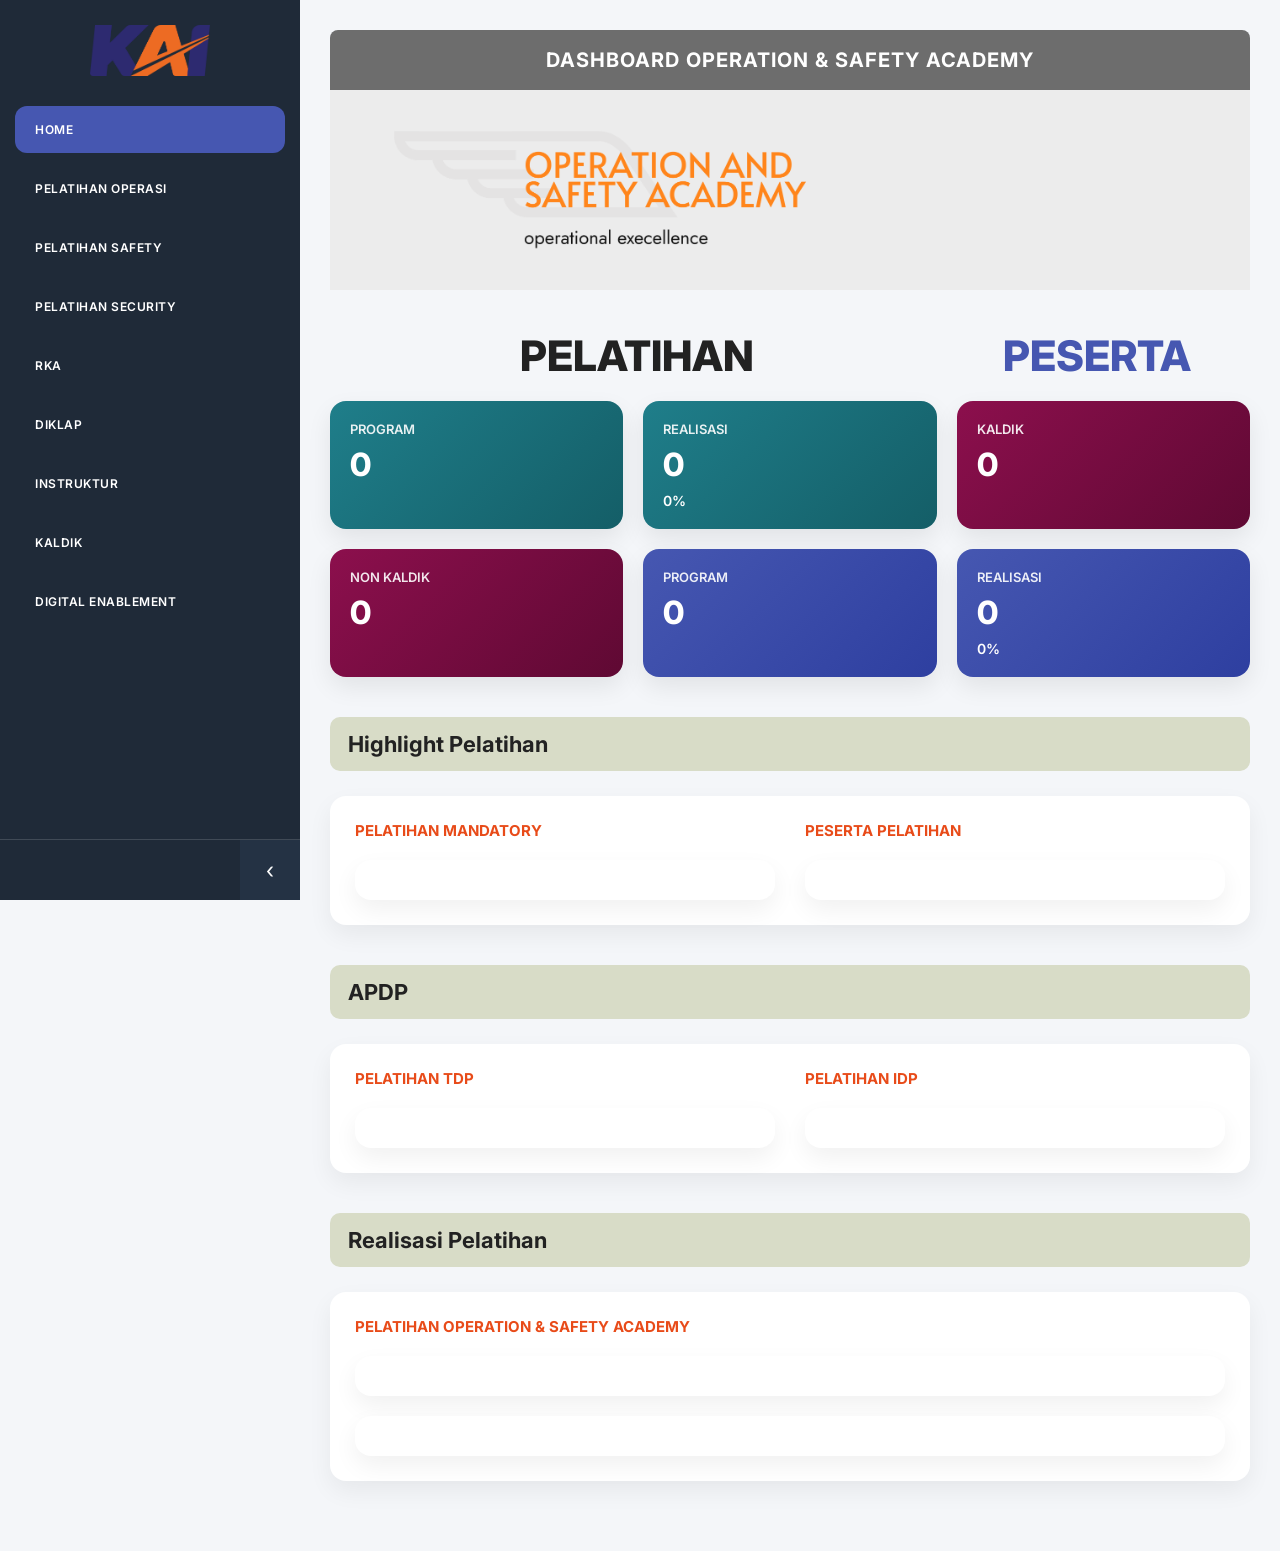
==== index.html @ 71d2c442 "Add files via upload" ====
<!DOCTYPE html>
<html lang="en">
<head>
<meta charset="UTF-8">
<meta name="viewport" content="width=device-width, initial-scale=1.0">
<title>Dashboard OSA</title>

<link href="https://fonts.googleapis.com/css2?family=Inter:wght@400;600;700;800&display=swap" rel="stylesheet">
<link rel="stylesheet" href="css/style.css">

<!-- HIGHCHARTS 3D -->
<script src="https://code.highcharts.com/highcharts.js"></script>
<script src="https://code.highcharts.com/highcharts-3d.js"></script>

</head>

<body>

<div class="layout">

<div class="sidebar" id="sidebar">
    <div class="logo">
        <img src="assets/kai.png" width="120">
    </div>


<ul>
    <li class="active"><a href="index.html">HOME</a></li>
    <li><a href="pelatihan_operasi.html">PELATIHAN OPERASI</a></li>
    <li><a href="pelatihan_safety.html">PELATIHAN SAFETY</a></li>
    <li><a href="pelatihan_security.html">PELATIHAN SECURITY</a></li>
    <li><a href="#">RKA</a></li>
    <li><a href="#">DIKLAP</a></li>
    <li><a href="#">INSTRUKTUR</a></li>
    <li><a href="#">KALDIK</a></li>
    <li><a href="#">DIGITAL ENABLEMENT</a></li>
</ul>



    <!-- TARUH DI SINI -->
    <div class="sidebar-toggle" onclick="toggleSidebar()">
        <span class="arrow">&#8249;</span>

    </div>

</div>

    <!-- MAIN CONTENT -->
    <div class="main">

    
<!-- DASHBOARD HEADER (TAMBAHAN) -->
<div class="dashboard-header">

    <div class="dashboard-title">
        DASHBOARD OPERATION & SAFETY ACADEMY
    </div>

<div class="dashboard-hero">

    <!-- Gambar Operation dipindah ke kiri -->
    <img src="assets/operation.png" class="hero-main-img">

</div>


</div>

        <!-- HEADER -->
        <div class="top-header">
            <h1>PELATIHAN</h1>
            <h1 class="right">PESERTA</h1>
        </div>

        <!-- KPI -->
        <div class="kpi-wrapper">

            <div class="card teal">
                <h4>PROGRAM</h4>
                <h2 id="kpiProgramPelatihan">0</h2>
            </div>

            <div class="card teal">
                <h4>REALISASI</h4>
                <h2 id="kpiRealisasiPelatihan">0</h2>
                <p id="kpiPersenPelatihan">0%</p>
            </div>

            <div class="card magenta">
                <h4>KALDIK</h4>
                <h2 id="kpiKaldik">0</h2>
            </div>

            <div class="card magenta">
                <h4>NON KALDIK</h4>
                <h2 id="kpiNonKaldik">0</h2>
            </div>

            <div class="card blue">
                <h4>PROGRAM</h4>
                <h2 id="kpiProgramPeserta">0</h2>
            </div>

            <div class="card blue">
                <h4>REALISASI</h4>
                <h2 id="kpiRealisasiPeserta">0</h2>
                <p id="kpiPersenPeserta">0%</p>
            </div>

        </div>

        <!-- Highlight -->
        <div class="section-title">Highlight Pelatihan</div>

<div class="box full">
    <div class="double-box">

        <div>
            <h3>PELATIHAN MANDATORY</h3>
            <div id="mandatoryChart" class="chart-box"></div>
        </div>

        <div>
            <h3>PESERTA PELATIHAN</h3>
            <div id="pesertaChart" class="chart-box"></div>
            
        </div>

    </div>
</div>


<!-- ================= APDP (HARUS DI LUAR double-box DI ATAS) ================= -->

<div class="section-title">APDP</div>

<div class="box full">
    <div class="double-box">

        <div>
            <h3>PELATIHAN TDP</h3>
            <div id="tdpChart" class="chart-box"></div>
        </div>

        <div>
            <h3>PELATIHAN IDP</h3>
            <div id="idpChart" class="chart-box"></div>
        </div>

    </div>
</div>




  <!-- ================= Realisasi ================= -->

<div class="section-title">Realisasi Pelatihan</div>

<div class="box full">
    <h3>PELATIHAN OPERATION & SAFETY ACADEMY</h3>
    <div id="academyVolumeChart" class="chart-box"></div>

<br>

<div id="academyPesertaChart" class="chart-box"></div>

</div>

    </div>
</div>

<script>
function toggleSidebar(){
    document.querySelector('.sidebar').classList.toggle('collapsed');
    document.querySelector('.main').classList.toggle('collapsed');

    // PAKSA CHART RESIZE
    setTimeout(function(){
        if (typeof resizeCharts === "function") {
            resizeCharts();
        }
    }, 300);
}
</script>


<script>
const SHEET_KPI = "KPI_UTAMA";
</script>
<script src="js/data.js"></script>
<script src="js/charts.js"></script>


</body>
</html>
---- css/style.css ----
body{
    overflow-x:hidden;
}

/* =================================
   RESET & GLOBAL

   ================================= */
*{
    margin:0;
    padding:0;
    box-sizing:border-box;
}

body{
    font-family:'Inter', sans-serif;
    background:#f4f6f9;
    color:#222;
}

/* =================================
   LAYOUT
================================= */
.layout{
    min-height:100vh;
}


/* =================================
   SIDEBAR (FIXED & CLEAN)
================================= */
.sidebar{
    position:fixed;
    top:0;
    left:0;
    width: 300px;
    height:100vh;
    background:#1f2a38;
    color:white;
    padding:25px 15px;
    transition:all 0.3s ease;
    display:flex;
    flex-direction:column;
    align-items:center;
    overflow:hidden;
    z-index:100;
}

/* COLLAPSE */
.sidebar.collapsed{
    width:120px;
}

/* LOGO */
.sidebar .logo{
    width:100%;
    display:flex;
    justify-content:center;
    align-items:center;
    margin-bottom:30px;
}

.sidebar .logo img{
    max-width:150px;
    height:auto;
    transition:0.3s;
}

/* Logo mengecil saat collapse */
.sidebar.collapsed .logo img{
    max-width:45px;
}

.sidebar ul{
    list-style:none;
    width:100%;
    display:flex;
    flex-direction:column;
    justify-content:flex-start;
    gap:12px;              /* jarak antar menu */
    flex:1;
}

.sidebar li{
    padding:16px 20px;     /* lebih tinggi */
    border-radius:12px;
    cursor:pointer;
    font-size:12px;        /* FONT DIBESARKAN */
    font-weight:600;       /* lebih tegas */
    letter-spacing:0.5px;
    transition:0.2s;
}

.sidebar li:hover{
    background:#2e3f55;
}

.sidebar li.active{
    background:#4657b1;
}

/* Hide text saat collapse */
.sidebar.collapsed li{
    font-size:0;
    text-align:center;
}

.sidebar.collapsed li::before{
    content:"•";
    font-size:18px;
}

/* =================================
   MAIN CONTENT
================================= */
.main{
    margin-left:300px;
    padding:30px;
    transition:0.3s;
    width:calc(100% - 300px);
}




/* =================================
   TOGGLE BUTTON
================================= */
.toggle-btn{
    background:#4657b1;
    color:white;
    border:none;
    padding:8px 14px;
    border-radius:8px;
    cursor:pointer;
    margin-bottom:20px;
    font-weight:600;
    transition:0.2s;
}

.toggle-btn:hover{
    background:#3243a8;
}

/* =================================
   HEADER
================================= */
.top-header{
    display:grid;
    grid-template-columns: repeat(6, 1fr);
    margin-bottom:20px;
    align-items:center;
}

.top-header h1{
    font-size:42px;
    font-weight:800;
}

/* PELATIHAN di tengah 4 card pertama */
.top-header h1:first-child{
    grid-column: 1 / span 4;
    text-align:center;
}

/* PESERTA di tengah 2 card terakhir */
.top-header .right{
    grid-column: 5 / span 2;
    text-align:center;
    color:#4657b1;
}


.top-header h1{
    font-size:42px;
    font-weight:800;
}

.top-header .right{
    color:#4657b1;
}

/* =================================
   KPI SECTION
================================= */
.kpi-wrapper{
    display:grid;
    grid-template-columns:repeat(6,1fr);
    gap:20px;
    margin-bottom:40px;
}


.card{
    padding:20px;
    border-radius:16px;
    color:white;
    box-shadow:0 10px 25px rgba(0,0,0,0.08);
    transition:0.2s;
}

.card:hover{
    transform:translateY(-4px);
}

.card h4{
    font-size:13px;
    font-weight:600;
    opacity:0.9;
}

.card h2{
    font-size:32px;
    margin:8px 0;
    font-weight:800;
}

.card p{
    font-size:14px;
    font-weight:600;
}

/* PROGRESS BAR */
.progress{
    height:8px;
    background:rgba(255,255,255,0.3);
    border-radius:10px;
    margin-top:8px;
    overflow:hidden;
}

.progress div{
    height:100%;
    background:#f4f4d2;
    border-radius:10px;
}

/* CARD COLORS */
.teal{
    background:linear-gradient(135deg,#1f7e8a,#145e67);
}

.magenta{
    background:linear-gradient(135deg,#8c0f4d,#5f0933);
}

.blue{
    background:linear-gradient(135deg,#4657b1,#2e3fa0);
}

/* =================================
   SECTION TITLE
================================= */
.section-title{
    background:#d8dcc7;
    padding:14px 18px;
    font-size:22px;
    font-weight:700;
    border-radius:10px;
    margin-bottom:25px;
}

/* =================================
   BOX CONTAINER
================================= */
.highlight-wrapper{
    display:grid;
    grid-template-columns:1fr 1fr;
    gap:30px;
    margin-bottom:40px;
}

.box{
    background:white;
    padding:25px;
    border-radius:16px;
    box-shadow:0 10px 25px rgba(0,0,0,0.06);
    transition:0.2s;
}

.box:hover{
    transform:translateY(-4px);
}

.box h3{
    font-size:15px;
    margin-bottom:20px;
    color:#e84b19;
    font-weight:700;
}

.full{
    margin-bottom:40px;
}

.double-box{
    display:grid;
    grid-template-columns: repeat(auto-fit, minmax(400px, 1fr));
    gap:30px;
}


/* =================================
   CHART FIX
================================= */
canvas{
    width:100% !important;
    height:340px !important;
}

/* =================================
   SCROLLBAR
================================= */
::-webkit-scrollbar{
    width:8px;
}

::-webkit-scrollbar-track{
    background:#1f2a38;
}

::-webkit-scrollbar-thumb{
    background:#4657b1;
    border-radius:10px;
}

/* =================================
   RESPONSIVE
================================= */
@media(max-width:1400px){
    .kpi-wrapper{
        grid-template-columns:repeat(3,1fr);
    }
}

@media(max-width:900px){

}
/* ============================= */
/* SIDEBAR TOGGLE BAWAH KANAN */
/* ============================= */

.sidebar-toggle{
    position:absolute;
    bottom:0;
    right:0;
    width:60px;
    height:60px;
    background:#243244;
    display:flex;
    align-items:center;
    justify-content:center;
    cursor:pointer;
}

/* GARIS FULL LEBAR */
.sidebar::after{
    content:"";
    position:absolute;
    bottom:60px;   /* tepat di atas toggle */
    left:0;
    width:100%;
    height:1px;
    background:rgba(255,255,255,0.15);
}


/* Panah */
.arrow{
    font-size:22px;
    color:white;
}


.sidebar.collapsed .arrow{
    transform:rotate(180deg);
    transition:0.3s;
}


/* =================================
   DASHBOARD HEADER TAMBAHAN
================================= */

.dashboard-header{
    margin-bottom:40px;
}

.dashboard-title{
    background:#6d6d6d;
    color:white;
    text-align:center;
    padding:18px;
    font-weight:700;
    font-size:20px;
    letter-spacing:1px;
    border-radius:8px 8px 0 0;
}


.dashboard-hero{
    background:#ececec;
    padding:40px 60px;
    display:flex;
    align-items:center;
    gap:60px;
}

/* Gambar utama sekarang di kiri */
.hero-main-img{
    height:120px;
    opacity:1; /* FULL VISIBLE */
}

/* Text kanan */
.hero-text h2{
    color:#f26a1b;
    font-size:34px;
    font-weight:800;
}

.hero-text p{
    margin-top:8px;
    color:#444;
    font-size:16px;
}


.hero-right h2{
    color:#f26a1b;
    font-size:32px;
    font-weight:800;
}

.hero-right p{
    margin-top:8px;
    color:#444;
    font-size:16px;
}
/* =================================
   SIDEBAR COLLAPSE FIX
================================= */

.main.collapsed{
    margin-left:120px;
    width:calc(100% - 120px);
}




/* ============================= */
/* FIX GRID AGAR SELALU RATA    */
/* ============================= */

.highlight-wrapper,
.double-box{
    width:100%;
}

.box,
.full,
.chart-box{
    width:100%;
}

.highcharts-container{
    width:100% !important;
}
.chart-box{
    overflow:visible;   /* ganti dari hidden ke visible */
    position:relative;
}

.sidebar a{
    text-decoration:none;
    color:inherit;
    display:block;
    width:100%;
}

.sidebar li.active a{
    color:white;
}
/* SIDEBAR KHUSUS PELATIHAN OPERASI */
.sidebar-operasi{
    background:#16202c;
}

.sidebar-operasi .sidebar-section-title{
    font-size:12px;
    letter-spacing:1px;
    font-weight:700;
    color:#9aa7b5;
    margin-bottom:20px;
    padding-left:10px;
}
.sidebar a{
    text-decoration:none;
    color:inherit;
    display:block;
    width:100%;
}

/* bagian pelatihan */
/* KPI DUAL */
.kpi-dual{
    display:grid;
    grid-template-columns:1fr 1fr;
    gap:120px;
    margin-bottom:30px;
}

.kpi-row{
    display:flex;
    gap:30px;
}

.kpi-item{
    flex:1;
}

.kpi-label{
    font-weight:700;
    margin-bottom:8px;
    font-size:14px;
}

.kpi-item .card{
    padding:20px;
}/* Samakan ukuran semua KPI card */
.kpi-dual .card{
    height:120px;          /* tinggi fix */
    display:flex;
    flex-direction:column;
    justify-content:center;
}

.kpi-dual .card h2{
    font-size:30px;
}

.kpi-dual .card p,
.kpi-dual .card small{
    font-size:13px;
    margin:2px 0 0;
}
/* Bikin isi tiap sisi center */
.kpi-dual > div{
    display:flex;
    flex-direction:column;
    align-items:center;
}

/* Kecilkan lebar row supaya judul tepat di tengah */
.kpi-row{
    display:flex;
    gap:30px;
    width:85%;          /* ini kuncinya */
}

/* Label center */
.kpi-label{
    text-align:center;
}
/* ============================= */
/* KHUSUS PELATIHAN OPERASI */
/* ============================= */

.page-operasi .top-header{
    display:flex;
    justify-content:center;
    gap:120px;            /* jarak antar Pelatihan & Peserta */
    margin-bottom:30px;
}

.page-operasi .top-header h1{
    width:50%;            /* supaya tiap judul punya area sama */
    text-align:center;
    font-size:48px;
    font-weight:800;
}

/* Bikin sisi kiri & kanan center */
.page-operasi .kpi-dual > div{
    display:flex;
    flex-direction:column;
    align-items:center;
}

/* Samakan titik tengah dengan header */
.page-operasi .kpi-row{
    display:flex;
    gap:30px;
    justify-content:center;
    width:100%;
}

.page-operasi .top-header .right{
    text-align:center;
}
/* ============================= */
/* bagian 2 0  */
.section-title-green{
    background:#cfd3bb;
    padding:20px 30px;
    font-size:28px;
    font-weight:700;
    margin:40px 0 20px;
}

.filter-wrapper{
    margin:20px 0 30px;
}

.filter-wrapper select{
    padding:12px 20px;
    border-radius:8px;
    border:1px solid #ccc;
    min-width:300px;
    font-size:16px;
}

.chart-section{
    background:#f4f6f9;
    border:2px solid #3f9aa6;
    border-radius:30px;
    padding:30px;
    margin-top:20px;
}

.chart-section h3{
    color:#197d8a;
    margin-bottom:20px;
    font-weight:700;
}

.double-chart-wrapper{
    display:grid;
    grid-template-columns:1fr 1fr;
    gap:40px;
    margin-top:40px;
}
.chart-box{
    background:white;
    padding:20px;
    border-radius:16px;
    box-shadow:0 10px 25px rgba(0,0,0,0.06);
}

/* ============================= */
/* MULTI SELECT DROPDOWN */
.multi-select{
    position:relative;
    width:400px;
    margin-top:15px;
}

.select-box{
    background:white;
    padding:12px 18px;
    border-radius:10px;
    border:1px solid #ccc;
    cursor:pointer;
    font-weight:600;
}

.checkbox-list{
    position:absolute;
    top:110%;
    left:0;
    width:100%;
    background:white;
    border-radius:10px;
    box-shadow:0 10px 25px rgba(0,0,0,0.2);
    max-height:350px;
    overflow:auto;
    display:none;
    padding:15px;
    z-index:999;
}

.checkbox-list label{
    display:flex;
    align-items:center;
    gap:10px;
    margin-bottom:8px;
    font-size:14px;
    cursor:pointer;
}

.checkbox-list input{
    width:16px;
    height:16px;
}
/* ============================= */
/* PERLEBAR CHART OPERASI */
/* ============================= */

.page-operasi .chart-section{
    width: 95%;
    margin: 30px auto;
}

.page-operasi .chart-section > div{
    width: 100% !important;
}

#operasiChart,
#pesertaOperasiChart{
    width: 100% !important;
    min-height: 650px;
}
/* Samakan jarak upload & filter */
.filter-wrapper{
    margin: 25px 0;
}

.filter-wrapper input[type="file"]{
    margin-bottom: 15px;
}

.multi-select{
    margin-top: 0; /* hapus jarak tambahan */
}
.checkbox-list input[type="text"]{
    width:100%;
    padding:8px;
    margin-bottom:10px;
    border:1px solid #ccc;
    border-radius:6px;
    font-size:13px;
}
.checkbox-list label{
    display:flex;
    align-items:flex-start;
    gap:8px;
    margin-bottom:10px;
    font-size:13px;
    line-height:1.3;
    cursor:pointer;
}

.checkbox-list input{
    margin-top:3px;
    flex-shrink:0;
}

.checkbox-list{
    max-height:320px;
    overflow-y:auto;
}
/* ================================= */
/* KHUSUS PELATIHAN SAFETY */
/* ================================= */

.page-safety .top-header{
    display:flex;
    justify-content:center;
    gap:120px;
    margin-bottom:30px;
}

.page-safety .top-header h1{
    width:50%;
    text-align:center;
    font-size:48px;
    font-weight:800;
}

.page-safety .top-header .right{
    text-align:center;
    color:#4657b1;
}

/* Samakan posisi KPI seperti Operasi */
.page-safety .kpi-dual > div{
    display:flex;
    flex-direction:column;
    align-items:center;
}

.page-safety .kpi-row{
    display:flex;
    gap:30px;
    justify-content:center;
    width:100%;
}

/* Perlebar chart safety */
.page-safety .chart-section{
    width:95%;
    margin:30px auto;
}

#safetyChart,
#pesertaSafetyChart{
    width:100% !important;
    min-height:650px;
}
.box{
    overflow:visible;
}
.highcharts-container {
    overflow: visible !important;
}
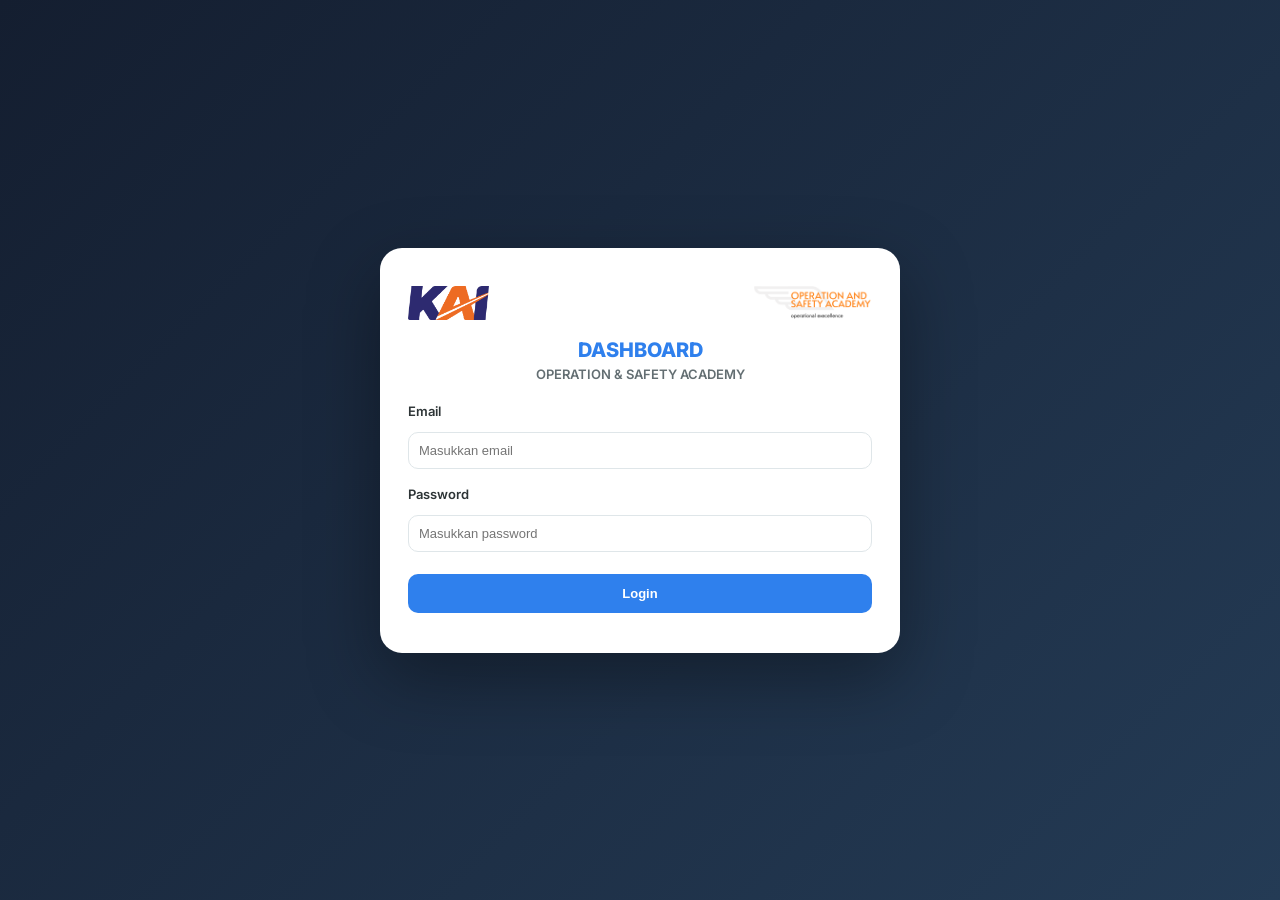
==== commit 68e93ffa: "Add files via upload" ====
--- a/index.html
+++ b/index.html
@@ -1,197 +1,67 @@
 <!DOCTYPE html>
-<html lang="en">
+<html lang="id">
 <head>
 <meta charset="UTF-8">
+<title>Login | Dashboard OSA</title>
 <meta name="viewport" content="width=device-width, initial-scale=1.0">
-<title>Dashboard OSA</title>
 
-<link href="https://fonts.googleapis.com/css2?family=Inter:wght@400;600;700;800&display=swap" rel="stylesheet">
+<!-- CSS DASHBOARD (LOGIN STYLE ADA DI PALING BAWAH) -->
 <link rel="stylesheet" href="css/style.css">
 
-<!-- HIGHCHARTS 3D -->
-<script src="https://code.highcharts.com/highcharts.js"></script>
-<script src="https://code.highcharts.com/highcharts-3d.js"></script>
-
+<!-- FONT -->
+<link href="https://fonts.googleapis.com/css2?family=Inter:wght@400;600;700;800&display=swap" rel="stylesheet">
 </head>
 
-<body>
+<body class="login-page">
 
-<div class="layout">
+<div class="container">
 
-<div class="sidebar" id="sidebar">
-    <div class="logo">
-        <img src="assets/kai.png" width="120">
-    </div>
+    <div class="card">
 
+        <!-- LOGO -->
+        <div class="logo-area">
+            <img src="assets/kai.png" alt="Logo KAI">
+            <img src="assets/operation.png" alt="OSA">
+        </div>
 
-<ul>
-    <li class="active"><a href="index.html">HOME</a></li>
-    <li><a href="pelatihan_operasi.html">PELATIHAN OPERASI</a></li>
-    <li><a href="pelatihan_safety.html">PELATIHAN SAFETY</a></li>
-    <li><a href="pelatihan_security.html">PELATIHAN SECURITY</a></li>
-    <li><a href="#">RKA</a></li>
-    <li><a href="#">DIKLAP</a></li>
-    <li><a href="#">INSTRUKTUR</a></li>
-    <li><a href="#">KALDIK</a></li>
-    <li><a href="#">DIGITAL ENABLEMENT</a></li>
-</ul>
+        <!-- HEADER -->
+        <div class="header">
+            <h1>DASHBOARD</h1>
+            <p>OPERATION & SAFETY ACADEMY</p>
+        </div>
 
+        <!-- EMAIL -->
+        <div class="field">
+            <label>Email</label>
+            <div class="input-group" id="emailGroup">
+                <input type="email" id="email" placeholder="Masukkan email">
+                <span class="icon"></span>
+            </div>
+        </div>
 
+        <!-- PASSWORD -->
+        <div class="field">
+            <label>Password</label>
+            <div class="input-group" id="passwordGroup">
+                <input type="password" id="password" placeholder="Masukkan password">
+                <span class="icon"></span>
+            </div>
+        </div>
 
-    <!-- TARUH DI SINI -->
-    <div class="sidebar-toggle" onclick="toggleSidebar()">
-        <span class="arrow">&#8249;</span>
+        <!-- BUTTON -->
+        <div class="nav">
+            <button onclick="login()">Login</button>
+        </div>
+
+        <!-- ERROR MESSAGE -->
+        <div id="errorMsg"></div>
 
     </div>
 
 </div>
 
-    <!-- MAIN CONTENT -->
-    <div class="main">
-
-    
-<!-- DASHBOARD HEADER (TAMBAHAN) -->
-<div class="dashboard-header">
-
-    <div class="dashboard-title">
-        DASHBOARD OPERATION & SAFETY ACADEMY
-    </div>
-
-<div class="dashboard-hero">
-
-    <!-- Gambar Operation dipindah ke kiri -->
-    <img src="assets/operation.png" class="hero-main-img">
-
-</div>
-
-
-</div>
-
-        <!-- HEADER -->
-        <div class="top-header">
-            <h1>PELATIHAN</h1>
-            <h1 class="right">PESERTA</h1>
-        </div>
-
-        <!-- KPI -->
-        <div class="kpi-wrapper">
-
-            <div class="card teal">
-                <h4>PROGRAM</h4>
-                <h2 id="kpiProgramPelatihan">0</h2>
-            </div>
-
-            <div class="card teal">
-                <h4>REALISASI</h4>
-                <h2 id="kpiRealisasiPelatihan">0</h2>
-                <p id="kpiPersenPelatihan">0%</p>
-            </div>
-
-            <div class="card magenta">
-                <h4>KALDIK</h4>
-                <h2 id="kpiKaldik">0</h2>
-            </div>
-
-            <div class="card magenta">
-                <h4>NON KALDIK</h4>
-                <h2 id="kpiNonKaldik">0</h2>
-            </div>
-
-            <div class="card blue">
-                <h4>PROGRAM</h4>
-                <h2 id="kpiProgramPeserta">0</h2>
-            </div>
-
-            <div class="card blue">
-                <h4>REALISASI</h4>
-                <h2 id="kpiRealisasiPeserta">0</h2>
-                <p id="kpiPersenPeserta">0%</p>
-            </div>
-
-        </div>
-
-        <!-- Highlight -->
-        <div class="section-title">Highlight Pelatihan</div>
-
-<div class="box full">
-    <div class="double-box">
-
-        <div>
-            <h3>PELATIHAN MANDATORY</h3>
-            <div id="mandatoryChart" class="chart-box"></div>
-        </div>
-
-        <div>
-            <h3>PESERTA PELATIHAN</h3>
-            <div id="pesertaChart" class="chart-box"></div>
-            
-        </div>
-
-    </div>
-</div>
-
-
-<!-- ================= APDP (HARUS DI LUAR double-box DI ATAS) ================= -->
-
-<div class="section-title">APDP</div>
-
-<div class="box full">
-    <div class="double-box">
-
-        <div>
-            <h3>PELATIHAN TDP</h3>
-            <div id="tdpChart" class="chart-box"></div>
-        </div>
-
-        <div>
-            <h3>PELATIHAN IDP</h3>
-            <div id="idpChart" class="chart-box"></div>
-        </div>
-
-    </div>
-</div>
-
-
-
-
-  <!-- ================= Realisasi ================= -->
-
-<div class="section-title">Realisasi Pelatihan</div>
-
-<div class="box full">
-    <h3>PELATIHAN OPERATION & SAFETY ACADEMY</h3>
-    <div id="academyVolumeChart" class="chart-box"></div>
-
-<br>
-
-<div id="academyPesertaChart" class="chart-box"></div>
-
-</div>
-
-    </div>
-</div>
-
-<script>
-function toggleSidebar(){
-    document.querySelector('.sidebar').classList.toggle('collapsed');
-    document.querySelector('.main').classList.toggle('collapsed');
-
-    // PAKSA CHART RESIZE
-    setTimeout(function(){
-        if (typeof resizeCharts === "function") {
-            resizeCharts();
-        }
-    }, 300);
-}
-</script>
-
-
-<script>
-const SHEET_KPI = "KPI_UTAMA";
-</script>
-<script src="js/data.js"></script>
-<script src="js/charts.js"></script>
-
+<!-- SCRIPT -->
+<script src="js/login.js"></script>
 
 </body>
 </html>
--- a/css/style.css
+++ b/css/style.css
@@ -564,44 +564,52 @@
 .kpi-label{
     text-align:center;
 }
-/* ============================= */
-/* KHUSUS PELATIHAN OPERASI */
-/* ============================= */
-
-.page-operasi .top-header{
+
+/* =======================================================
+   GLOBAL SHARED LAYOUT (OPERASI & SECURITY)
+======================================================= */
+
+.page-operasi .top-header,
+.page-security .top-header{
     display:flex;
     justify-content:center;
-    gap:120px;            /* jarak antar Pelatihan & Peserta */
+    gap:120px;
     margin-bottom:30px;
 }
 
-.page-operasi .top-header h1{
-    width:50%;            /* supaya tiap judul punya area sama */
+.page-operasi .top-header h1,
+.page-security .top-header h1{
+    width:50%;
     text-align:center;
     font-size:48px;
     font-weight:800;
 }
 
-/* Bikin sisi kiri & kanan center */
-.page-operasi .kpi-dual > div{
+.page-operasi .kpi-dual > div,
+.page-security .kpi-dual > div{
     display:flex;
     flex-direction:column;
     align-items:center;
 }
 
-/* Samakan titik tengah dengan header */
-.page-operasi .kpi-row{
+.page-operasi .kpi-row,
+.page-security .kpi-row{
     display:flex;
     gap:30px;
     justify-content:center;
     width:100%;
 }
 
-.page-operasi .top-header .right{
+.page-operasi .top-header .right,
+.page-security .top-header .right{
     text-align:center;
 }
-/* ============================= */
-/* bagian 2 0  */
+
+
+/* =======================================================
+   SECTION TITLE
+======================================================= */
+
 .section-title-green{
     background:#cfd3bb;
     padding:20px 30px;
@@ -610,8 +618,13 @@
     margin:40px 0 20px;
 }
 
+
+/* =======================================================
+   FILTER
+======================================================= */
+
 .filter-wrapper{
-    margin:20px 0 30px;
+    margin:25px 0;
 }
 
 .filter-wrapper select{
@@ -622,12 +635,23 @@
     font-size:16px;
 }
 
-.chart-section{
+.filter-wrapper input[type="file"]{
+    margin-bottom:15px;
+}
+
+
+/* =======================================================
+   CHART SECTION
+======================================================= */
+
+.page-operasi .chart-section,
+.page-security .chart-section{
     background:#f4f6f9;
     border:2px solid #3f9aa6;
     border-radius:30px;
     padding:30px;
-    margin-top:20px;
+    margin:30px auto;
+    width:95%;
 }
 
 .chart-section h3{
@@ -642,6 +666,7 @@
     gap:40px;
     margin-top:40px;
 }
+
 .chart-box{
     background:white;
     padding:20px;
@@ -649,12 +674,28 @@
     box-shadow:0 10px 25px rgba(0,0,0,0.06);
 }
 
-/* ============================= */
-/* MULTI SELECT DROPDOWN */
+
+/* =======================================================
+   PERLEBAR CHART (OPERASI & SECURITY)
+======================================================= */
+
+#operasiChart,
+#pesertaOperasiChart,
+#securityChart,
+#pesertaSecurityChart{
+    width:100% !important;
+    min-height:650px;
+}
+
+
+/* =======================================================
+   MULTI SELECT DROPDOWN
+======================================================= */
+
 .multi-select{
     position:relative;
     width:400px;
-    margin-top:15px;
+    margin-top:0;
 }
 
 .select-box{
@@ -674,56 +715,13 @@
     background:white;
     border-radius:10px;
     box-shadow:0 10px 25px rgba(0,0,0,0.2);
-    max-height:350px;
-    overflow:auto;
+    max-height:320px;
+    overflow-y:auto;
     display:none;
     padding:15px;
     z-index:999;
 }
 
-.checkbox-list label{
-    display:flex;
-    align-items:center;
-    gap:10px;
-    margin-bottom:8px;
-    font-size:14px;
-    cursor:pointer;
-}
-
-.checkbox-list input{
-    width:16px;
-    height:16px;
-}
-/* ============================= */
-/* PERLEBAR CHART OPERASI */
-/* ============================= */
-
-.page-operasi .chart-section{
-    width: 95%;
-    margin: 30px auto;
-}
-
-.page-operasi .chart-section > div{
-    width: 100% !important;
-}
-
-#operasiChart,
-#pesertaOperasiChart{
-    width: 100% !important;
-    min-height: 650px;
-}
-/* Samakan jarak upload & filter */
-.filter-wrapper{
-    margin: 25px 0;
-}
-
-.filter-wrapper input[type="file"]{
-    margin-bottom: 15px;
-}
-
-.multi-select{
-    margin-top: 0; /* hapus jarak tambahan */
-}
 .checkbox-list input[type="text"]{
     width:100%;
     padding:8px;
@@ -732,6 +730,7 @@
     border-radius:6px;
     font-size:13px;
 }
+
 .checkbox-list label{
     display:flex;
     align-items:flex-start;
@@ -745,12 +744,13 @@
 .checkbox-list input{
     margin-top:3px;
     flex-shrink:0;
-}
-
-.checkbox-list{
-    max-height:320px;
-    overflow-y:auto;
-}
+    width:16px;
+    height:16px;
+}
+
+
+
+
 /* ================================= */
 /* KHUSUS PELATIHAN SAFETY */
 /* ================================= */
@@ -805,3 +805,978 @@
 .highcharts-container {
     overflow: visible !important;
 }
+.table-wrapper {
+    overflow-x: auto;
+}
+
+.data-table {
+    width: 100%;
+    border-collapse: collapse;
+    margin-top: 15px;
+    font-size: 14px;
+}
+
+.data-table th {
+    background: #e9eef3;
+    padding: 10px;
+    text-align: left;
+    font-weight: 700;
+    border-bottom: 2px solid #ccc;
+}
+
+.data-table td {
+    padding: 10px;
+    border-bottom: 1px solid #ddd;
+}
+
+.data-table tr:hover {
+    background: #f5f7fa;
+}
+
+/* ================= RKA FIX SMALL ================= */
+
+.section-rka {
+    margin: 40px 0;
+}
+
+.rka-row {
+    display: flex;
+    gap: 18px;
+    margin-top: 30px;
+    flex-wrap: nowrap;   /* tetap 1 baris */
+}
+
+/* tiap item */
+.rka-item {
+    flex: 1;
+    text-align: center;
+}
+
+/* judul atas */
+.rka-title {
+    font-weight: 700;
+    margin-bottom: 8px;
+    font-size: 13px;
+}
+
+/* card */
+.rka-card {
+    background: linear-gradient(135deg, #1e7f88, #2f9da5);
+    color: #fff;
+    padding: 14px 12px;     /* 🔥 lebih kecil */
+    border-radius: 12px;
+    height: 95px;           /* 🔥 kecilin tinggi */
+    display: flex;
+    flex-direction: column;
+    justify-content: center;
+}
+
+/* teks kecil */
+.rka-card p {
+    margin: 0;
+    font-size: 11px;
+    opacity: 0.9;
+}
+
+/* angka besar */
+.rka-card h2 {
+    font-size:32px;
+    font-weight:800;
+    margin:8px 0;
+}
+
+/* persen */
+.rka-card small {
+    font-size: 11px;
+    color: white;
+}
+
+/* =====================================
+   RKA CHART SECTION
+===================================== */
+
+.section-rka-chart {
+    margin-top: 50px;
+}
+
+/* 2 chart sejajar */
+/* ============================= */
+/* RKA CHART GRID FIX RESPONSIVE */
+/* ============================= */
+
+.rka-chart-row{
+    display: grid;
+    grid-template-columns: repeat(auto-fit, minmax(420px, 1fr));
+    gap: 30px;
+    margin-bottom: 30px;
+}
+
+
+/* Box chart */
+.rka-chart-box {
+    flex: 1;
+    background: #f8fbfc;
+    border: 2px solid #2f9da5;
+    border-radius: 18px;
+    padding: 25px;
+    transition: 0.2s ease;
+}
+
+.rka-chart-box:hover {
+    transform: translateY(-4px);
+    box-shadow: 0 10px 25px rgba(0,0,0,0.05);
+}
+
+/* Judul chart kecil */
+.rka-chart-box h3 {
+    margin-bottom: 20px;
+    font-size: 15px;
+    font-weight: 700;
+    color: #197d8a;
+}
+
+/* Chart tinggi fix supaya tidak kosong */
+.rka-chart-box div {
+    width: 100%;
+    height: 320px;
+}
+
+/* Chart full width (perbandingan biaya) */
+.rka-chart-full {
+    margin-top: 30px;
+    background: #f8fbfc;
+    border: 2px solid #2f9da5;
+    border-radius: 18px;
+    padding: 25px;
+    transition: 0.2s ease;
+}
+
+.rka-chart-full:hover {
+    transform: translateY(-4px);
+    box-shadow: 0 10px 25px rgba(0,0,0,0.05);
+}
+
+.rka-chart-full h3 {
+    margin-bottom: 20px;
+    font-size: 16px;
+    font-weight: 700;
+    color: #197d8a;
+}
+
+.rka-chart-full div {
+    width: 100%;
+    height: 380px;
+}
+
+
+/* =====================================
+   DETAIL SECTION
+===================================== */
+
+.section-rka-detail {
+    margin-top: 60px;
+}
+
+/* Detail chart box */
+.rka-chart-detail{
+    width:100%;
+    min-height:650px;   /* 🔥 tambah ini */
+}
+
+
+/* Dropdown filter */
+.rka-filter {
+    margin: 20px 0 30px;
+}
+
+.rka-filter select {
+    padding: 10px 14px;
+    border-radius: 10px;
+    border: 1px solid #ccc;
+    font-size: 13px;
+    background: white;
+    cursor: pointer;
+}
+
+/* Badge SOURCE DATA */
+.source-badge {
+    display: inline-block;
+    background: linear-gradient(135deg,#d18ce0,#b47cd6);
+    color: #fff;
+    padding: 8px 24px;
+    border-radius: 30px;
+    font-weight: 600;
+    margin: 30px 0 10px;
+    font-size: 13px;
+}
+
+
+/* =====================================
+   HIGHCHART FIX
+===================================== */
+
+.highcharts-container {
+    width: 100% !important;
+}
+
+.highcharts-figure,
+.highcharts-data-table table {
+    min-width: 100%;
+}
+
+
+/* =====================================
+   RESPONSIVE
+===================================== */
+
+@media (max-width: 1200px) {
+
+    .rka-chart-row {
+        flex-direction: column;
+    }
+
+    .rka-chart-box {
+        width: 100%;
+    }
+
+    .rka-chart-full div {
+        height: 320px;
+    }
+
+    .rka-chart-box div {
+        height: 300px;
+    }
+
+}
+
+@media (max-width: 768px) {
+
+    .rka-chart-full div {
+        height: 280px;
+    }
+
+    .rka-chart-box div {
+        height: 260px;
+    }
+
+}
+/* ================= DETAIL SECTION SPACING ================= */
+
+.section-rka-detail h3{
+    margin-top: 45px;
+    margin-bottom: 18px;
+    font-size: 16px;
+    font-weight: 700;
+}
+
+.rka-chart-detail{
+    height: 350px;
+    margin-bottom: 35px;
+}
+
+/* filter biar rapi */
+.rka-filter{
+    margin: 10px 0 30px;
+}
+
+/* checkbox dropdown */
+.multi-select{
+    position: relative;
+    width: 300px;
+    margin: 26px 0 25px;
+}
+
+.select-box{
+    background:white;
+    padding:10px 15px;
+    border-radius:8px;
+    border:1px solid #ccc;
+    cursor:pointer;
+    font-weight:600;
+}
+
+.checkbox-list{
+    position:absolute;
+    top:110%;
+    left:0;
+    width:100%;
+    background:white;
+    border-radius:8px;
+    box-shadow:0 8px 20px rgba(0,0,0,0.15);
+    display:none;
+    padding:15px;
+    z-index:99;
+}
+
+.checkbox-list label{
+    display:block;
+    margin-bottom:8px;
+    font-size:13px;
+    cursor:pointer;
+}
+/* ============================= */
+/* RAPIKAN FILTER DETAIL RKA */
+/* ============================= */
+
+.section-rka-detail {
+    margin-top: 40px;
+}
+
+.section-rka-detail h3 {
+    margin: 15px 0 10px;   /* jarak judul ke chart */
+    font-size: 16px;
+}
+
+/* kecilkan jarak filter */
+.section-rka-detail .multi-select {
+    width: 280px;          /* jangan terlalu lebar */
+    margin: 10px 0 5px;    /* rapetin jarak atas bawah */
+}
+
+/* rapetin chart */
+.rka-chart-detail {
+    height: 320px;
+    margin-bottom: 25px;
+}
+.sidebar-toggle{
+    position: absolute;
+    bottom: 0;
+    right: 0;
+    width: 60px;
+    height: 60px;
+    background:#243244;
+    display:flex;
+    align-items:center;
+    justify-content:center;
+    cursor:pointer;
+    z-index: 9999;   /* 🔥 penting */
+}
+
+.rka-card{
+    box-shadow:0 8px 20px rgba(0,0,0,0.08);
+    transition: all 0.25s cubic-bezier(.4,0,.2,1);
+    cursor:pointer;
+}
+
+.rka-card:hover{
+    transform:translateY(-6px);
+    box-shadow:0 15px 35px rgba(0,0,0,0.12);
+}
+.highcharts-tooltip span {
+    width: auto !important;
+    max-width: 240px !important;
+}
+
+/* pastikan dropdown di atas chart */
+#pendidikanFilter,
+#tbFilter{
+    position: relative;
+    z-index: 9999;
+}
+
+.checkbox-list{
+    z-index: 10000 !important;
+}
+
+.highcharts-container{
+    z-index: 1 !important;
+}
+
+
+/* ============================
+   DIKLAP PAGE ONLY
+============================ */
+
+.page-diklap{
+    background:#f5f7fa;
+}
+
+/* ================= CHART SECTION ================= */
+
+/* =====================================
+   DIKLAP GRID FIX (SUPAYA TIDAK NANGKUT)
+===================================== */
+
+.page-diklap .diklap-chart-row{
+    display: grid;
+    grid-template-columns: repeat(auto-fit, minmax(420px, 1fr));
+    gap: 30px;
+    margin-top: 50px;
+}
+
+.page-diklap .diklap-chart-box{
+    width: 100%;
+}
+
+
+.page-diklap .diklap-chart-box{
+    flex:1;
+    background:#ffffff;
+    border:2px solid #2f9da5;
+    border-radius:30px;
+    padding:35px;
+    transition:0.25s ease;
+}
+
+.page-diklap .diklap-chart-box:hover{
+    transform:translateY(-4px);
+    box-shadow:0 12px 25px rgba(0,0,0,0.06);
+}
+
+.page-diklap .diklap-chart-box h3{
+    font-size:18px;
+    font-weight:700;
+    margin-bottom:25px;
+}
+
+.page-diklap #mandatoryChart,
+.page-diklap #pesertaDiklapChart{
+    height:380px;
+}
+
+/* ================= FILTER ================= */
+
+.page-diklap .filter-wrapper{
+    margin-top:40px;
+}
+
+.page-diklap .multi-select{
+    position:relative;
+    width:320px;
+}
+
+.page-diklap .checkbox-list{
+    position:absolute;
+    top:110%;
+    left:0;
+    width:100%;
+    background:#ffffff;
+    border-radius:12px;
+    box-shadow:0 10px 25px rgba(0,0,0,0.15);
+    display:none;
+    padding:15px;
+    z-index:99;
+}
+
+/* ================= DETAIL SECTION ================= */
+
+.page-diklap .chart-section{
+    margin-top:45px;
+    background:#ffffff;
+    border:2px solid #2f9da5;
+    border-radius:30px;
+    padding:35px;
+}
+
+.page-diklap .chart-section h3{
+    font-size:18px;
+    font-weight:700;
+    margin-bottom:25px;
+}
+
+.page-diklap #detailDiklapChart{
+    height:600px;
+}
+
+/* ================= RESPONSIVE ================= */
+
+@media (max-width:1200px){
+    .page-diklap .diklap-chart-row{
+        flex-direction:column;
+    }
+}
+/* ===============================
+   FIX CHECKBOX TERTUTUP CHART
+================================= */
+
+.page-diklap .multi-select{
+    position: relative;
+    z-index: 9999;
+}
+
+.page-diklap .checkbox-list{
+    position: absolute;
+    z-index: 10000;
+}
+
+.page-diklap .highcharts-container{
+    position: relative !important;
+    z-index: 1 !important;
+}
+.page-diklap .diklap-chart-box{
+    position: relative;
+    z-index: 1;
+}
+/* ============================= */
+/* FIX HIGHCHART BLOCK CLICK */
+/* ============================= */
+
+.page-diklap .highcharts-container,
+.page-diklap .highcharts-root {
+    pointer-events: auto;
+}
+
+.page-diklap .checkbox-list {
+    position: absolute;
+    z-index: 999999 !important;
+}
+
+.page-diklap .multi-select {
+    position: relative;
+    z-index: 999999 !important;
+}
+/* Paksa chart tidak menimpa area filter */
+.page-diklap #detailDiklapChart {
+    position: relative;
+    z-index: 1;
+}
+@media (max-width:1200px){
+    .page-diklap .diklap-chart-row{
+        grid-template-columns: 1fr;
+    }
+}
+/* ============================
+   INSTRUKTUR PAGE ONLY
+============================ */
+
+.page-instruktur{
+    background:#f5f7fa;
+    font-family:'Inter', sans-serif;
+}
+
+/* ================= KPI STRIP ================= */
+
+.page-instruktur .instruktur-kpi-strip{
+    display:grid;
+    grid-template-columns: repeat(auto-fit, minmax(150px, 1fr));
+    gap:20px;
+    margin-top:30px;
+}
+
+.page-instruktur .instruktur-kpi-card{
+    background:linear-gradient(135deg,#1f7f84,#2f9da5);
+    color:white;
+    border-radius:16px;
+    padding:18px;
+    text-align:center;
+    transition:0.25s ease;
+    cursor:pointer;
+}
+
+.page-instruktur .instruktur-kpi-card.total{
+    background:linear-gradient(135deg,#2f9da5,#2f9da5);
+}
+
+/* font samakan */
+.page-instruktur .instruktur-kpi-card p{
+    font-size:13px;
+    font-weight:700;
+    letter-spacing:0.5px;
+}
+
+.page-instruktur .instruktur-kpi-card h3{
+    font-size:26px;
+    font-weight:800;
+    margin-top:8px;
+}
+
+/* hover notice effect */
+.page-instruktur .instruktur-kpi-card:hover{
+    transform:translateY(-6px);
+    box-shadow:0 15px 30px rgba(0,0,0,0.12);
+}
+
+/* ================= CHART SECTION ================= */
+
+.page-instruktur .chart-section{
+    margin-top:40px;
+    background:#ffffff;
+    border:2px solid #2f9da5;
+    border-radius:25px;
+    padding:30px;
+}
+
+.page-instruktur .chart-section h3{
+    font-weight:700;
+    margin-bottom:20px;
+}
+
+/* ================= FILTER ================= */
+
+.page-instruktur .filter-wrapper{
+    margin-top:25px;
+}
+
+.page-instruktur .multi-select{
+    position:relative;
+    width:260px;
+}
+
+.page-instruktur .select-box{
+    background:white;
+    padding:10px 15px;
+    border-radius:10px;
+    border:1px solid #ccc;
+    cursor:pointer;
+    font-weight:600;
+}
+
+.page-instruktur .checkbox-list{
+    position:absolute;
+    top:110%;
+    left:0;
+    width:100%;
+    background:#ffffff;
+    border-radius:12px;
+    box-shadow:0 10px 25px rgba(0,0,0,0.15);
+    display:none;
+    padding:15px;
+    z-index:9999;
+}
+
+.page-instruktur .checkbox-list label{
+    display:block;
+    margin-bottom:8px;
+    font-size:13px;
+    cursor:pointer;
+}
+.page-instruktur .multi-select{
+    position:relative;
+    z-index:9999;
+}
+
+.page-instruktur .checkbox-list{
+    position:absolute;
+    z-index:10000;
+}
+
+.page-instruktur .highcharts-container{
+    z-index:1 !important;
+}
+/* Pastikan filter di atas semua */
+.page-instruktur .filter-wrapper{
+    position: relative;
+    z-index: 9999;
+}
+
+/* Dropdown paling atas */
+.page-instruktur .checkbox-list{
+    position: absolute;
+    z-index: 10000;
+}
+
+/* Chart jangan ganggu klik */
+.page-instruktur .chart-section{
+    position: relative;
+    z-index: 1;
+}
+
+/* Highcharts jangan ambil layer atas */
+.page-instruktur .highcharts-container{
+    position: relative !important;
+    z-index: 1 !important;
+}
+
+
+/* ============================
+   KALDIK PAGE ONLY
+============================ */
+
+.page-kaldik{
+    background:#f5f7fa;
+    font-family:'Inter', sans-serif;
+}
+
+/* ================= HERO WRAPPER ================= */
+
+.page-kaldik .kaldik-hero-wrapper{
+    margin-top:50px;
+    display:flex;
+    justify-content:center;
+}
+
+/* ================= HERO CARD ================= */
+
+.page-kaldik .kaldik-hero-card{
+    background:#ffffff;
+    border-radius:25px;
+    padding:40px;
+    text-align:center;
+    width:100%;
+    max-width:900px;
+    box-shadow:0 15px 35px rgba(0,0,0,0.06);
+    transition:0.3s ease;
+}
+
+.page-kaldik .kaldik-hero-card:hover{
+    transform:translateY(-6px);
+    box-shadow:0 20px 45px rgba(0,0,0,0.1);
+}
+
+/* ================= BANNER ================= */
+
+.page-kaldik .kaldik-banner{
+    max-width:500px;
+    width:100%;
+    margin-bottom:35px;
+}
+
+/* ================= LINK ================= */
+
+.page-kaldik .kaldik-link{
+    font-size:22px;
+    font-weight:800;
+    text-decoration:none;
+    color:#7b2bd1;
+    display:inline-block;
+    transition:0.25s ease;
+}
+
+.page-kaldik .kaldik-link:hover{
+    color:#5a1fa3;
+    text-decoration:underline;
+}
+
+
+
+.page-digital{
+    background:#f5f7fa;
+}
+
+/* Wrapper tengah */
+.digital-wrapper{
+    margin-top:50px;
+    display:flex;
+    flex-direction:column;
+    align-items:center;
+    gap:50px;
+}
+
+/* Card umum */
+.digital-card{
+    background:#ffffff;
+    padding:30px;
+    border-radius:25px;
+    box-shadow:0 10px 30px rgba(0,0,0,0.08);
+    transition:0.3s ease;
+    width:80%;
+    max-width:900px;
+    text-align:center;
+}
+
+.digital-card:hover{
+    transform:translateY(-8px);
+    box-shadow:0 20px 40px rgba(0,0,0,0.12);
+}
+
+/* Gambar default */
+.digital-banner{
+    width:100%;
+    max-width:800px;
+}
+
+/* SIMONTOKS lebih kecil */
+.digital-card.small{
+    max-width:500px;
+}
+
+.small-img{
+    max-width:350px;
+}
+
+/* LINK DETAIL */
+.digital-detail-link{
+    margin-top:20px;
+    font-size:20px;
+    font-weight:700;
+    color:#7b2cbf;
+    text-decoration:underline;
+    transition:0.3s ease;
+}
+
+.digital-detail-link:hover{
+    color:#5a189a;
+    transform:translateY(-3px);
+}
+
+/* Responsive */
+@media(max-width:768px){
+    .digital-card{
+        width:95%;
+        padding:20px;
+    }
+}
+
+
+/* =====================================================
+   LOGIN PAGE ONLY 🔥 (AMAN TANPA KONFLIK DASHBOARD)
+===================================================== */
+
+.login-page{
+    height:100vh;
+    background:linear-gradient(135deg, #141e30, #243b55);
+    display:flex;
+    align-items:center;
+    justify-content:center;
+}
+
+/* CONTAINER */
+.login-page .container{
+    width:100%;
+    padding:20px;
+}
+
+/* CARD */
+.login-page .card{
+    background:white;
+    border-radius:22px;
+    padding:28px;
+    box-shadow:0 25px 70px rgba(0,0,0,0.35);
+    animation:loginFade 0.35s ease;
+
+    max-width:520px;
+    margin:auto;
+}
+
+/* ANIMASI */
+@keyframes loginFade{
+    from{opacity:0; transform:translateY(10px);}
+    to{opacity:1; transform:translateY(0);}
+}
+
+/* HEADER */
+.login-page .header{
+    text-align:center;
+    margin-bottom:18px;
+}
+
+.login-page .header h1{
+    font-size:20px;
+    font-weight:800;
+    color:#2f80ed;
+}
+
+.login-page .header p{
+    margin-top:4px;
+    font-size:13px;
+    color:#636e72;
+}
+
+/* LOGO */
+.login-page .logo-area{
+    display:flex;
+    justify-content:space-between;
+    align-items:center;
+    margin:10px 0 18px;
+}
+
+.login-page .logo-area img{
+    height:34px;
+    width:auto;
+    object-fit:contain;
+}
+
+/* FIELD */
+.login-page .field{
+    margin-top:14px;
+}
+
+.login-page .field label{
+    font-size:13px;
+    font-weight:600;
+    color:#2d3436;
+}
+
+/* INPUT */
+.login-page input{
+    width:100%;
+    margin-top:6px;
+    padding:10px;
+    border-radius:10px;
+    border:1px solid #dfe6e9;
+    font-size:13px;
+    transition:0.2s;
+}
+
+.login-page input:focus{
+    outline:none;
+    border-color:#2f80ed;
+    box-shadow:0 0 0 3px rgba(47,128,237,0.12);
+}
+
+/* INPUT GROUP */
+.login-page .input-group{
+    position:relative;
+    margin-top:6px;
+}
+
+.login-page .input-group input{
+    padding-right:35px;
+}
+
+/* ICON */
+.login-page .icon{
+    position:absolute;
+    right:10px;
+    top:50%;
+    transform:translateY(-50%);
+    font-size:16px;
+    font-weight:bold;
+}
+
+.login-page .input-group.valid .icon{
+    color:#00b894;
+}
+
+.login-page .input-group.valid .icon::after{
+    content:"✔";
+}
+
+.login-page .input-group.invalid .icon{
+    color:#d63031;
+}
+
+.login-page .input-group.invalid .icon::after{
+    content:"✖";
+}
+
+/* BUTTON */
+.login-page .nav{
+    margin-top:22px;
+    display:flex;
+}
+
+.login-page button{
+    width:100%;
+    padding:12px;
+    border:none;
+    border-radius:10px;
+    background:#2f80ed;
+    color:white;
+    font-size:13px;
+    font-weight:600;
+    cursor:pointer;
+    transition:0.2s;
+}
+
+.login-page button:hover{
+    transform:translateY(-1px);
+    box-shadow:0 8px 18px rgba(47,128,237,0.35);
+}
+
+/* ERROR */
+.login-page #errorMsg{
+    margin-top:12px;
+    text-align:center;
+    color:#d63031;
+    font-size:13px;
+    font-weight:600;
+}
+
+/* RESPONSIVE */
+@media(max-width:768px){
+
+    .login-page .card{
+        max-width:95%;
+    }
+}
